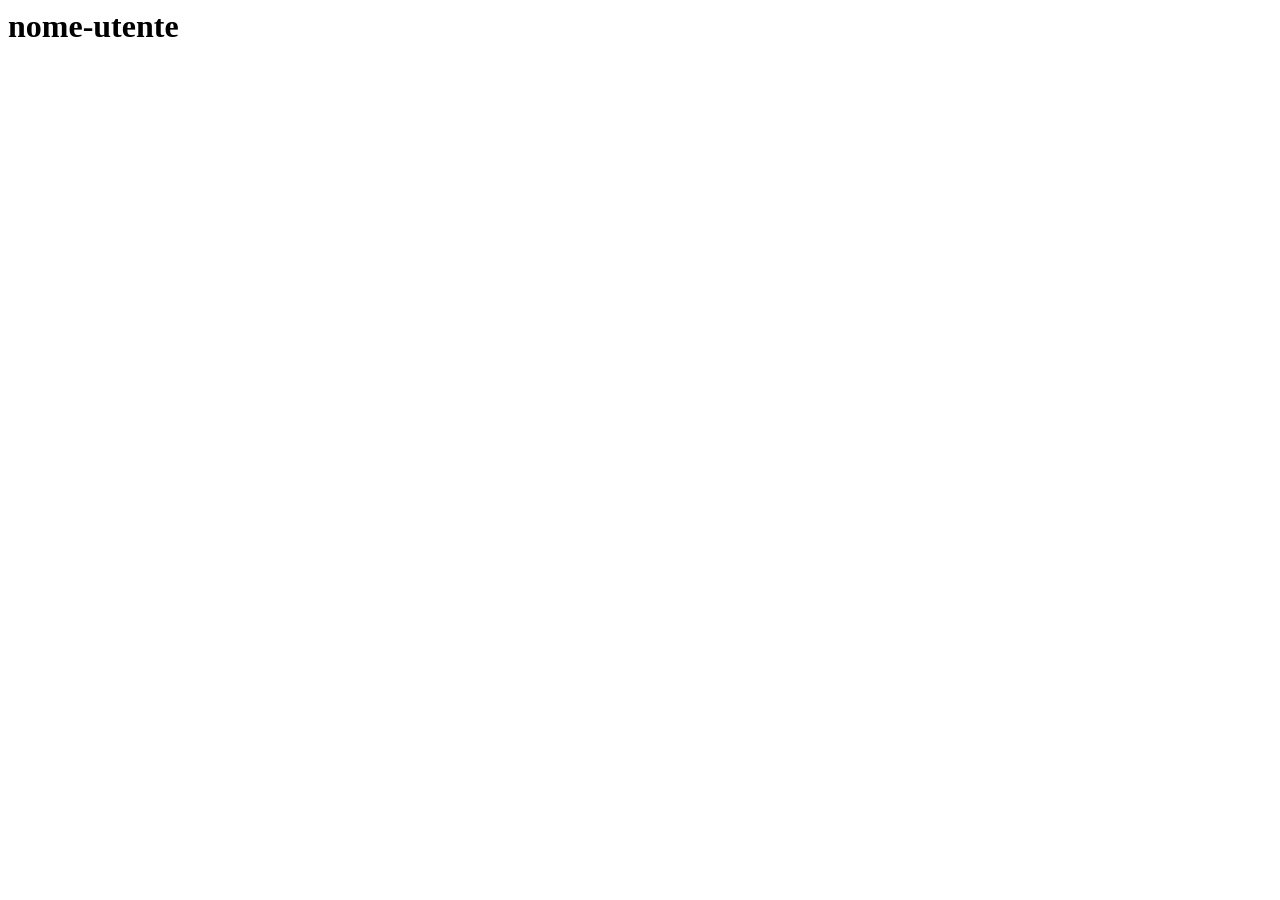
==== htmlcss-ex-grid/index.html @ d96897c8 "ridimensione delle card" ====
<html lang="en">

<head>
    <meta charset="UTF-8">
    <meta name="viewport" content="width=device-width, initial-scale=1.0">
    <title>Grid</title>
</head>

<header>

    <h1>nome-utente</h1>

</header>

<body>

    <main>

    </main>

</body>


</html>
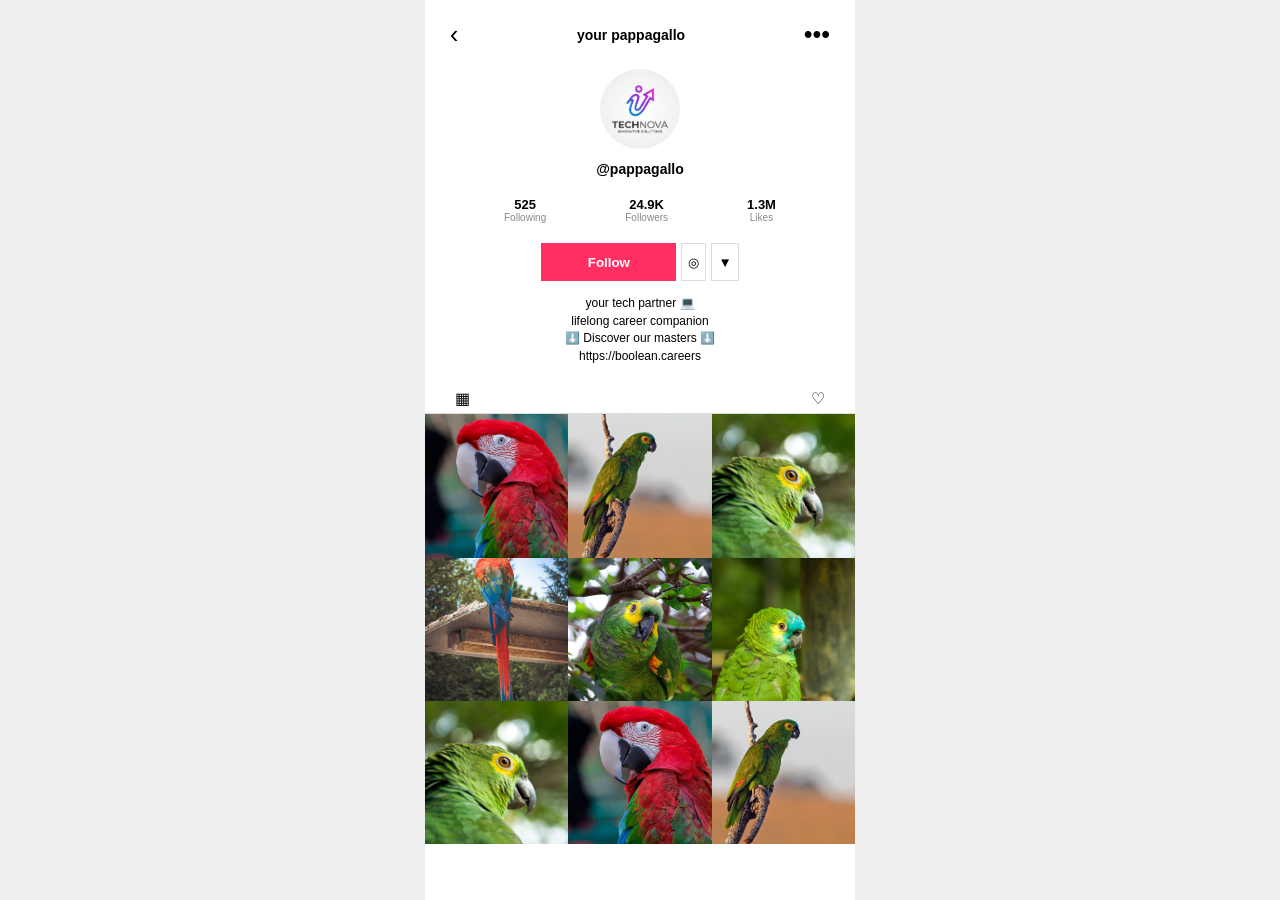
==== commit 3646e7d3: "ex grid" ====
--- a/htmlcss-ex-grid/index.html
+++ b/htmlcss-ex-grid/index.html
@@ -3,22 +3,108 @@
 <head>
     <meta charset="UTF-8">
     <meta name="viewport" content="width=device-width, initial-scale=1.0">
+    <link rel="stylesheet" href="./style.css">
     <title>Grid</title>
 </head>
 
-<header>
-
-    <h1>nome-utente</h1>
-
-</header>
-
 <body>
 
-    <main>
+    <!--profile è lo sfondo modificato come se fosse mobile -->
+    <div class="profile">
+        <!--header sopra con freccia nome e menù -->
+        <header>
+            <span class="back">‹</span>
+            <h1>your pappagallo</h1>
+            <span class="menu">•••</span>
+        </header>
 
-    </main>
+        <main>
+
+            <img class="profile-picture" src="img/logo.jpg" alt="Profile picture">
+
+            <h2>@pappagallo</h2>
+            <!--riga con numeriseguiti da following followers likes -->
+            <div class="stats">
+                <div>
+                    <strong>525</strong>
+                    <span>Following</span>
+                </div>
+
+                <div>
+                    <strong>24.9K</strong>
+                    <span>Followers</span>
+                </div>
+
+                <div>
+                    <strong>1.3M</strong>
+                    <span>Likes</span>
+                </div>
+            </div>
+
+            <div class="actions">
+                <button class="follow">Follow</button>
+                <button>◎</button>
+                <button>▼</button>
+            </div>
+
+            <div class="bio">
+                <p>your tech partner 💻</p>
+                <p>lifelong career companion</p>
+                <p>⬇️ Discover our masters ⬇️</p>
+                <p>https://boolean.careers</p>
+            </div>
+
+            <div class="tabs">
+                <span>▦</span>
+                <span>♡</span>
+            </div>
+
+            <div class="gallery">
+                <div class="square1">
+                    <img src="img/pappagallo-1.jpg" alt="">
+                </div>
+
+                <div class="square2">
+                    <img src="img/pappagallo-2.jpg" alt="">
+                </div>
+
+                <div class="square3">
+                    <img src="img/pappagallo-3.jpg" alt="">
+                </div>
+
+                <div class="square4">
+                    <img src="img/pappagallo-4.jpg" alt="">
+                </div>
+
+                <div class="square5">
+                    <img src="img/pappagallo-5.jpg" alt="">
+                </div>
+
+                <div class="square6">
+                    <img src="img/pappagallo-6.jpg" alt="">
+                </div>
+
+                <div class="square9">
+                    <img src="img/pappagallo-3.jpg" alt="">
+                </div>
+
+                <div class="square7">
+                    <img src="img/pappagallo-1.jpg" alt="">
+                </div>
+
+                <div class="square8">
+                    <img src="img/pappagallo-2.jpg" alt="">
+                </div>
+
+
+
+
+            </div>
+
+        </main>
+
+    </div>
 
 </body>
 
-
 </html>
--- a/htmlcss-ex-grid/style.css
+++ b/htmlcss-ex-grid/style.css
@@ -0,0 +1,127 @@
+* {
+    box-sizing: border-box;
+}
+
+body {
+    margin: 0;
+    font-family: Arial, sans-serif;
+    background-color: #eee;
+}
+
+/*profile è il background interfaccia mobile*/
+.profile {
+    width: 100%;
+    max-width: 430px;
+    margin: auto;
+    background-color: white;
+    min-height: 100vh;
+}
+
+/*header sopra con freccia nome e menù */
+header {
+    display: flex;
+    justify-content: space-between;
+    align-items: center;
+    padding: 20px 25px;
+}
+
+header h1 {
+    font-size: 14px;
+    margin: 0;
+}
+
+.back,
+.menu {
+    font-size: 25px;
+}
+
+main {
+    text-align: center;
+}
+
+.profile-picture {
+    width: 80px;
+    height: 80px;
+    border-radius: 50%;
+    object-fit: cover;
+}
+
+h2 {
+    font-size: 14px;
+    margin: 12px 0 20px;
+}
+
+/*riga con numeriseguiti da following followers likes */
+.stats {
+    display: flex;
+    justify-content: space-evenly;
+    margin-bottom: 20px;
+}
+
+/*Seleziona tutti i <div> che si trovano dentro un elemento con classe .stats*/
+.stats div {
+    display: flex;
+    flex-direction: column;
+}
+
+.stats strong {
+    font-size: 13px;
+}
+
+.stats span {
+    font-size: 10px;
+    color: #888;
+}
+
+/*bottone segui e menu laterale */
+.actions {
+    display: flex;
+    justify-content: center;
+    gap: 5px;
+}
+
+.actions button {
+    height: 38px;
+    border: 1px solid #ddd;
+    background-color: white;
+}
+
+.actions .follow {
+    width: 135px;
+    background-color: #ff2f63;
+    color: white;
+    border: none;
+    font-weight: bold;
+}
+
+.bio {
+    margin: 15px 0 25px;
+    font-size: 12px;
+    line-height: 1.3;
+}
+
+.bio p {
+    margin: 2px;
+}
+
+.tabs {
+    display: flex;
+    justify-content: space-between;
+    padding: 0 30px 5px;
+    border-bottom: 1px solid #ddd;
+}
+
+.gallery {
+    display: grid;
+    grid-template-columns: repeat(3, 2fr);
+
+}
+
+.gallery img {
+    width: 100%;
+    aspect-ratio: 1 / 1;
+    object-fit: cover;
+    display: block;
+}
+
+grid-template-columns: repeat(3, 1fr);
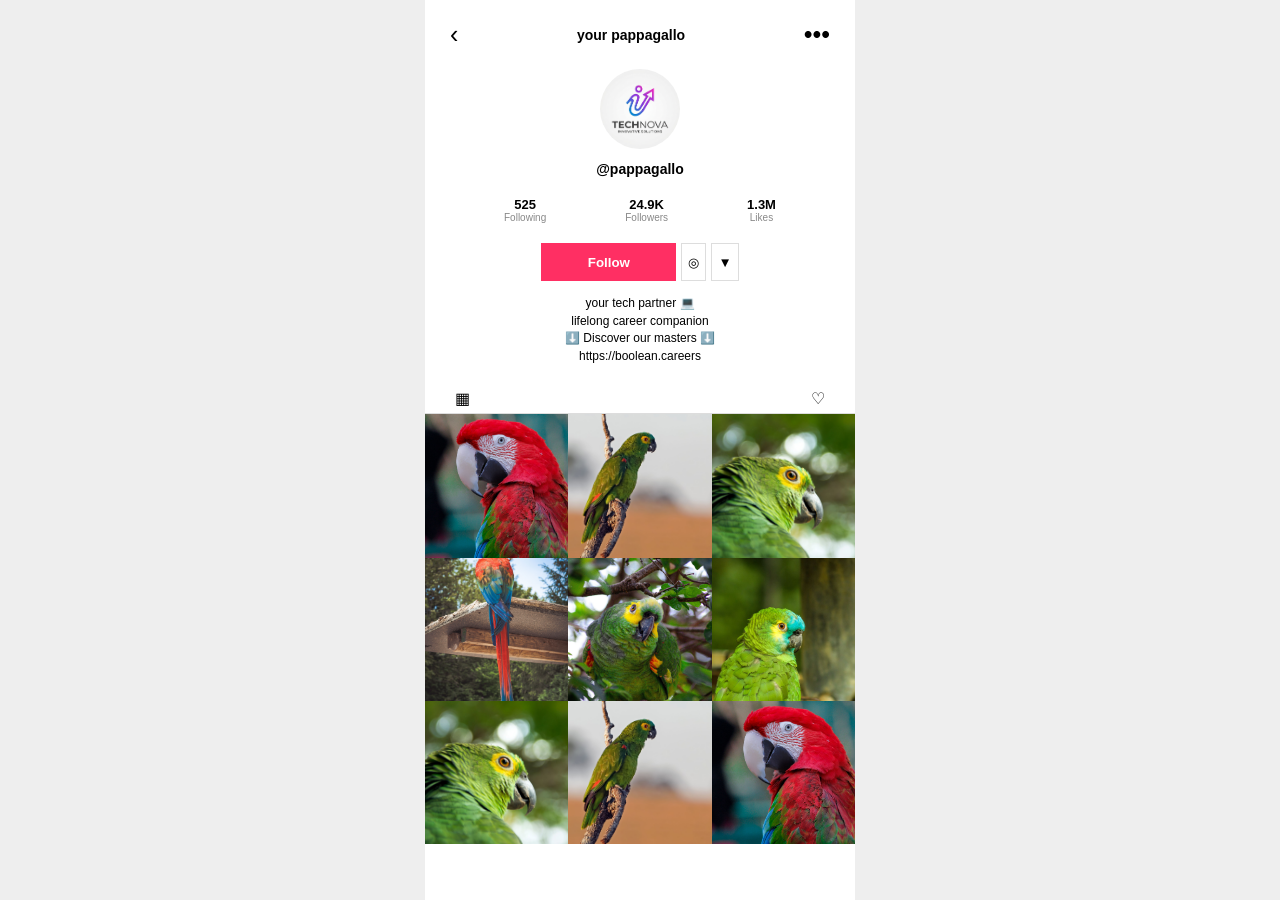
==== commit 6699f8d9: "cambio immagine" ====
--- a/htmlcss-ex-grid/index.html
+++ b/htmlcss-ex-grid/index.html
@@ -88,14 +88,13 @@
                     <img src="img/pappagallo-3.jpg" alt="">
                 </div>
 
-                <div class="square7">
-                    <img src="img/pappagallo-1.jpg" alt="">
-                </div>
-
                 <div class="square8">
                     <img src="img/pappagallo-2.jpg" alt="">
                 </div>
 
+                <div class="square7">
+                    <img src="img/pappagallo-1.jpg" alt="">
+                </div>
 
 
 
